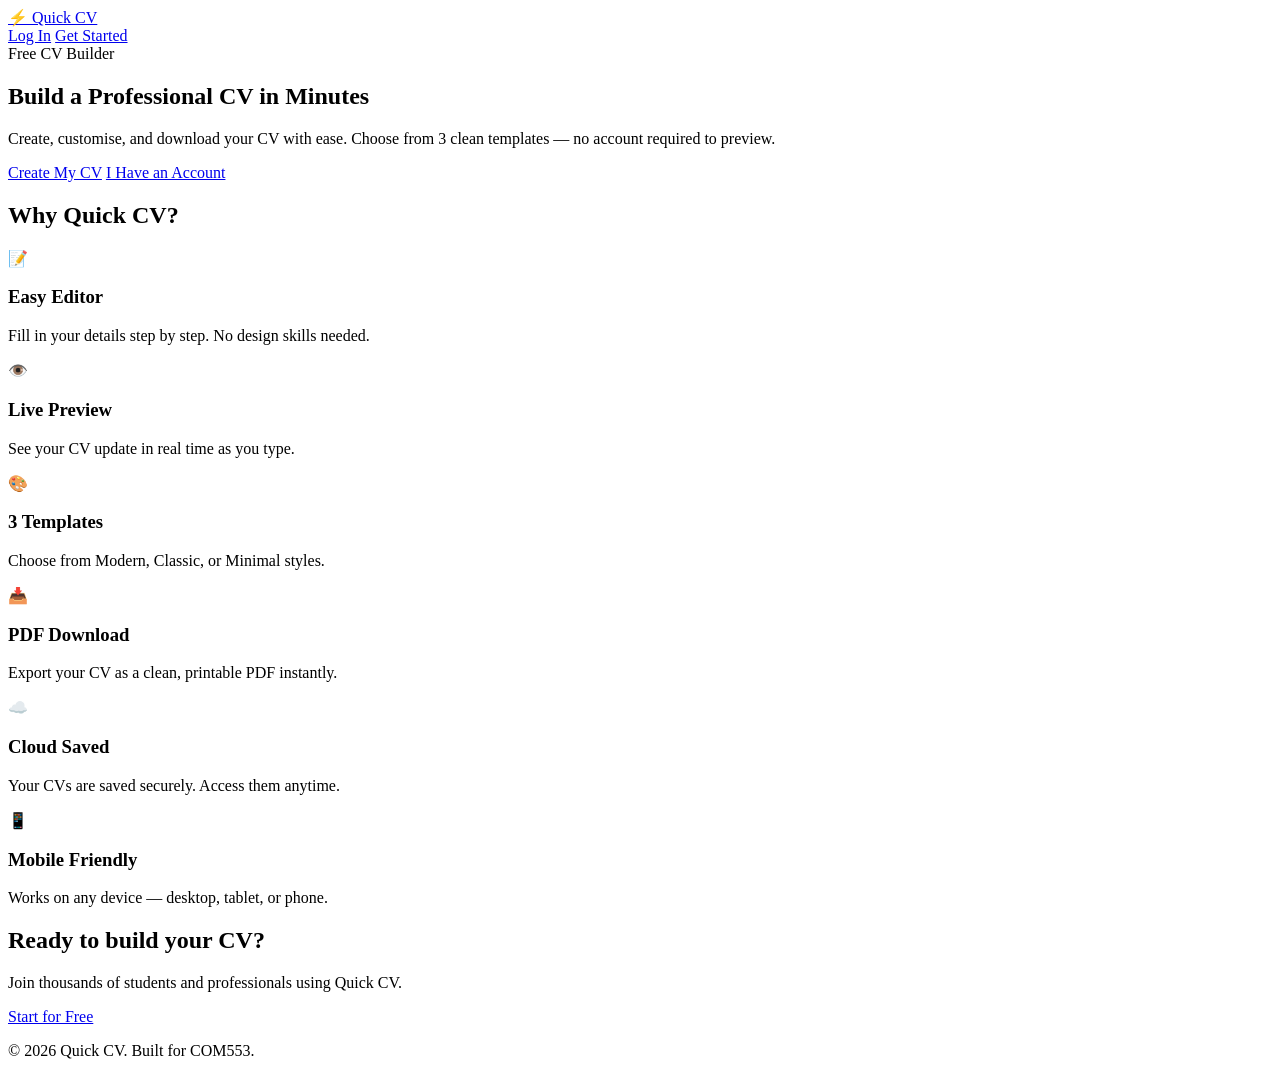
==== frontend/index.html @ 2d5b5072 "add frontend pages for dashboard, editor, index, login, and register with responsive design and navi" ====
<!DOCTYPE html>
<html lang="en">
<head>
  <meta charset="UTF-8" />
  <meta name="viewport" content="width=device-width, initial-scale=1.0" />
  <meta name="description" content="Quick CV — Build a professional CV in minutes." />
  <title>Quick CV — Build Your CV Fast</title>
  <link rel="stylesheet" href="assets/css/base.css" />
  <link rel="stylesheet" href="assets/css/responsive.css" />
</head>
<body>

  <!-- NAVBAR -->
  <nav class="navbar" role="navigation" aria-label="Main navigation">
    <div class="nav-brand">
      <a href="index.html" aria-label="Quick CV Home">
        <span class="brand-icon">⚡</span> Quick CV
      </a>
    </div>
    <div class="nav-links">
      <a href="login.html" class="btn btn-ghost">Log In</a>
      <a href="register.html" class="btn btn-primary">Get Started</a>
    </div>
  </nav>

  <!-- HERO -->
  <main>
    <section class="hero" aria-labelledby="hero-heading">
      <div class="hero-content">
        <span class="hero-badge">Free CV Builder</span>
        <h1 id="hero-heading">Build a Professional CV <span class="highlight">in Minutes</span></h1>
        <p class="hero-subtitle">
          Create, customise, and download your CV with ease.
          Choose from 3 clean templates — no account required to preview.
        </p>
        <div class="hero-actions">
          <a href="register.html" class="btn btn-primary btn-lg">Create My CV</a>
          <a href="login.html" class="btn btn-outline btn-lg">I Have an Account</a>
        </div>
      </div>
      <div class="hero-image" aria-hidden="true">
        <div class="cv-mockup">
          <div class="mockup-header"></div>
          <div class="mockup-line long"></div>
          <div class="mockup-line medium"></div>
          <div class="mockup-line short"></div>
          <div class="mockup-divider"></div>
          <div class="mockup-line medium"></div>
          <div class="mockup-line long"></div>
          <div class="mockup-line short"></div>
        </div>
      </div>
    </section>

    <!-- FEATURES -->
    <section class="features" aria-labelledby="features-heading">
      <h2 id="features-heading" class="section-title">Why Quick CV?</h2>
      <div class="features-grid">
        <article class="feature-card">
          <span class="feature-icon" aria-hidden="true">📝</span>
          <h3>Easy Editor</h3>
          <p>Fill in your details step by step. No design skills needed.</p>
        </article>
        <article class="feature-card">
          <span class="feature-icon" aria-hidden="true">👁️</span>
          <h3>Live Preview</h3>
          <p>See your CV update in real time as you type.</p>
        </article>
        <article class="feature-card">
          <span class="feature-icon" aria-hidden="true">🎨</span>
          <h3>3 Templates</h3>
          <p>Choose from Modern, Classic, or Minimal styles.</p>
        </article>
        <article class="feature-card">
          <span class="feature-icon" aria-hidden="true">📥</span>
          <h3>PDF Download</h3>
          <p>Export your CV as a clean, printable PDF instantly.</p>
        </article>
        <article class="feature-card">
          <span class="feature-icon" aria-hidden="true">☁️</span>
          <h3>Cloud Saved</h3>
          <p>Your CVs are saved securely. Access them anytime.</p>
        </article>
        <article class="feature-card">
          <span class="feature-icon" aria-hidden="true">📱</span>
          <h3>Mobile Friendly</h3>
          <p>Works on any device — desktop, tablet, or phone.</p>
        </article>
      </div>
    </section>

    <!-- CTA -->
    <section class="cta-section" aria-labelledby="cta-heading">
      <h2 id="cta-heading">Ready to build your CV?</h2>
      <p>Join thousands of students and professionals using Quick CV.</p>
      <a href="register.html" class="btn btn-primary btn-lg">Start for Free</a>
    </section>
  </main>

  <!-- FOOTER -->
  <footer class="footer" role="contentinfo">
    <p>&copy; 2026 Quick CV. Built for COM553.</p>
  </footer>

</body>
</html>
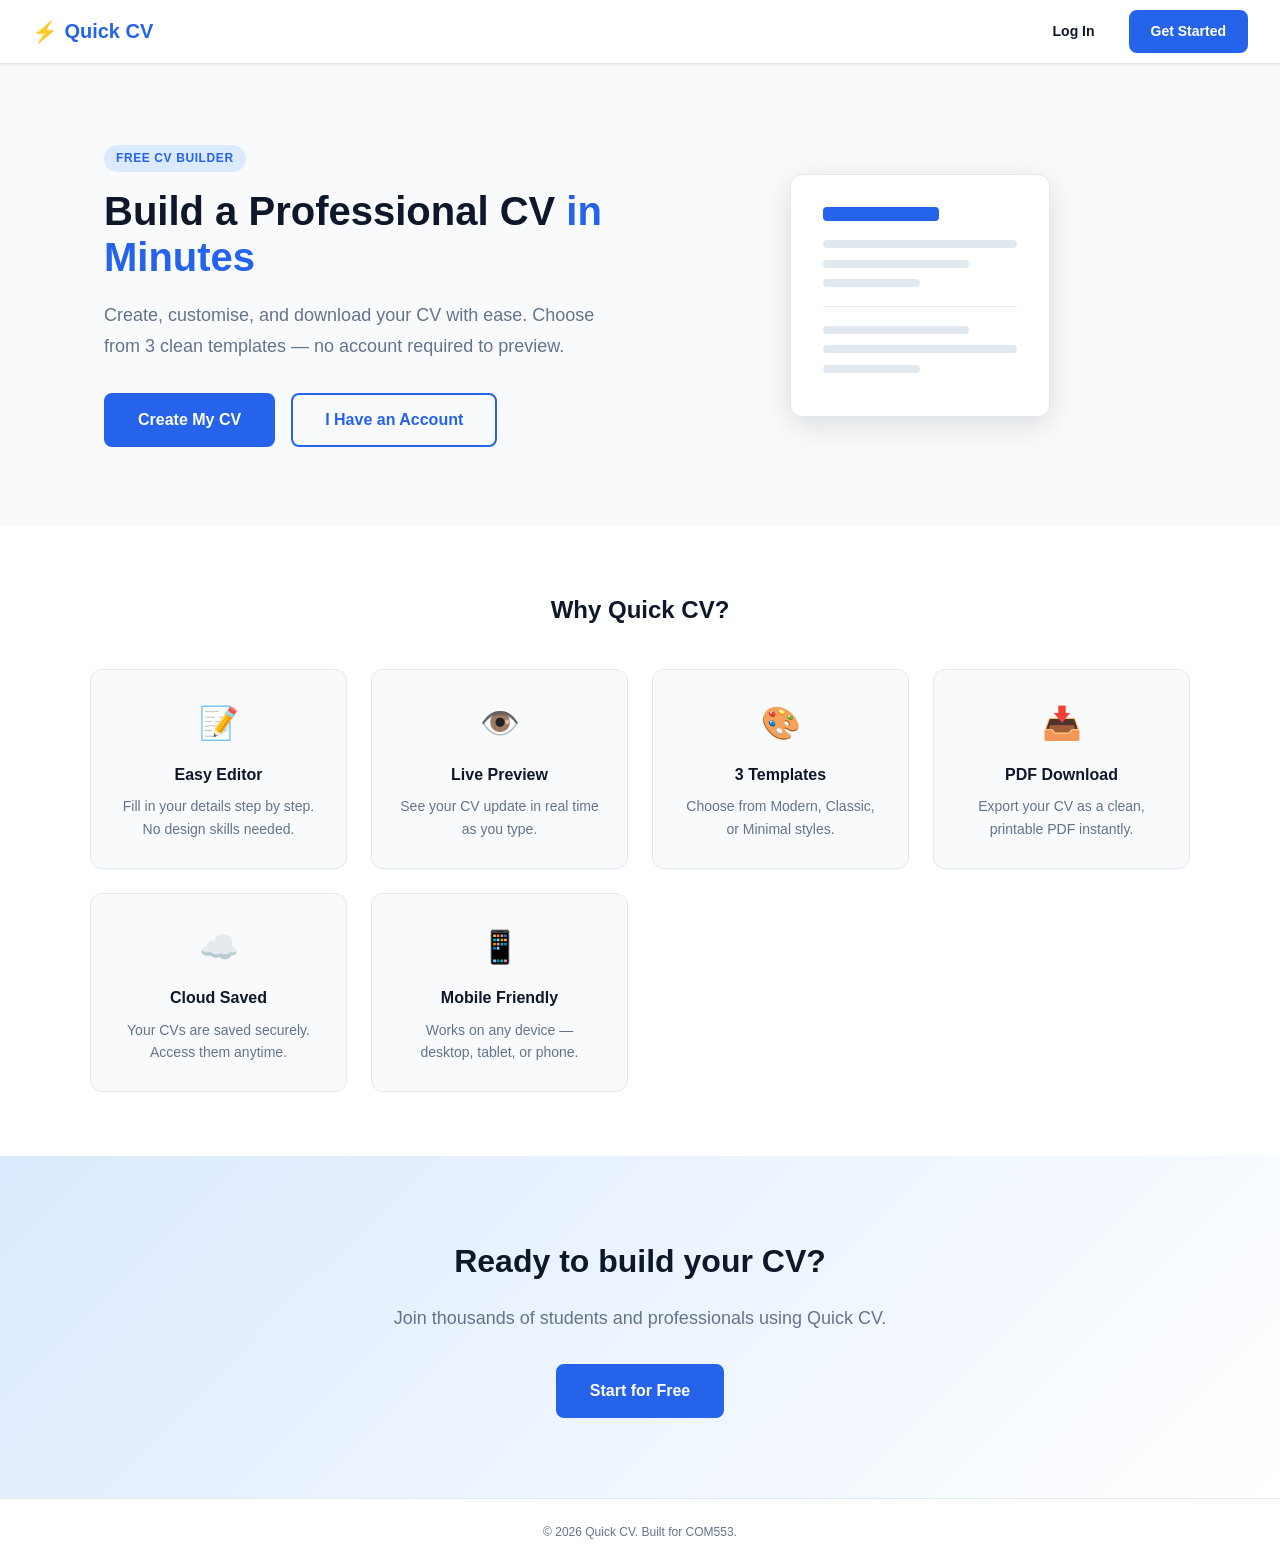
==== commit 0e518592: "add home guard functionality to redirect authenticated users from marketing page" ====
--- a/frontend/index.html
+++ b/frontend/index.html
@@ -102,5 +102,6 @@
     <p>&copy; 2026 Quick CV. Built for COM553.</p>
   </footer>
 
+  <script type="module" src="assets/js/modules/homeGuard.js"></script>
 </body>
-</html>+</html>
--- a/frontend/assets/css/base.css
+++ b/frontend/assets/css/base.css
@@ -0,0 +1,520 @@
+/* =========================================================
+   BASE CSS — Quick CV
+   Global reset, variables, typography, shared components
+   ========================================================= */
+
+/* --- CSS Variables --- */
+:root {
+  --color-primary: #2563eb;
+  --color-primary-dark: #1d4ed8;
+  --color-primary-light: #dbeafe;
+  --color-secondary: #64748b;
+  --color-success: #16a34a;
+  --color-success-light: #dcfce7;
+  --color-danger: #dc2626;
+  --color-danger-light: #fee2e2;
+  --color-warning: #d97706;
+  --color-warning-light: #fef3c7;
+
+  --color-text: #0f172a;
+  --color-text-muted: #64748b;
+  --color-bg: #f8fafc;
+  --color-bg-white: #ffffff;
+  --color-border: #e2e8f0;
+  --color-border-focus: #2563eb;
+
+  --font-base: 'Segoe UI', Tahoma, Geneva, Verdana, sans-serif;
+  --font-size-xs: 0.75rem;
+  --font-size-sm: 0.875rem;
+  --font-size-base: 1rem;
+  --font-size-lg: 1.125rem;
+  --font-size-xl: 1.25rem;
+  --font-size-2xl: 1.5rem;
+  --font-size-3xl: 2rem;
+  --font-size-4xl: 2.5rem;
+
+  --radius-sm: 4px;
+  --radius-base: 8px;
+  --radius-lg: 12px;
+  --radius-xl: 16px;
+  --radius-full: 9999px;
+
+  --shadow-sm: 0 1px 3px rgba(0, 0, 0, 0.08);
+  --shadow-base: 0 4px 12px rgba(0, 0, 0, 0.1);
+  --shadow-lg: 0 8px 30px rgba(0, 0, 0, 0.12);
+
+  --transition: 0.2s ease;
+  --navbar-height: 64px;
+}
+
+/* --- Reset --- */
+*,
+*::before,
+*::after {
+  box-sizing: border-box;
+  margin: 0;
+  padding: 0;
+}
+
+html {
+  scroll-behavior: smooth;
+  font-size: 16px;
+}
+
+body {
+  font-family: var(--font-base);
+  font-size: var(--font-size-base);
+  color: var(--color-text);
+  background-color: var(--color-bg);
+  line-height: 1.6;
+  -webkit-font-smoothing: antialiased;
+}
+
+img {
+  max-width: 100%;
+  display: block;
+}
+
+a {
+  color: var(--color-primary);
+  text-decoration: none;
+  transition: color var(--transition);
+}
+
+a:hover,
+a:focus {
+  color: var(--color-primary-dark);
+  text-decoration: underline;
+}
+
+ul {
+  list-style: none;
+}
+
+button {
+  cursor: pointer;
+  font-family: var(--font-base);
+}
+
+textarea {
+  resize: vertical;
+}
+
+.sr-only {
+  position: absolute;
+  width: 1px;
+  height: 1px;
+  padding: 0;
+  margin: -1px;
+  overflow: hidden;
+  clip: rect(0, 0, 0, 0);
+  white-space: nowrap;
+  border: 0;
+}
+
+/* --- Navbar --- */
+.navbar {
+  position: sticky;
+  top: 0;
+  z-index: 100;
+  display: flex;
+  align-items: center;
+  justify-content: space-between;
+  height: var(--navbar-height);
+  padding: 0 2rem;
+  background: var(--color-bg-white);
+  border-bottom: 1px solid var(--color-border);
+  box-shadow: var(--shadow-sm);
+}
+
+.nav-brand a {
+  display: flex;
+  align-items: center;
+  gap: 0.4rem;
+  font-size: var(--font-size-xl);
+  font-weight: 700;
+  color: var(--color-primary);
+  text-decoration: none;
+}
+
+.brand-icon {
+  font-size: 1.3rem;
+}
+
+.nav-links {
+  display: flex;
+  align-items: center;
+  gap: 0.75rem;
+}
+
+.nav-user {
+  font-size: var(--font-size-sm);
+  color: var(--color-text-muted);
+  font-weight: 500;
+}
+
+/* --- Buttons --- */
+.btn {
+  display: inline-flex;
+  align-items: center;
+  justify-content: center;
+  gap: 0.4rem;
+  padding: 0.5rem 1.25rem;
+  font-size: var(--font-size-sm);
+  font-weight: 600;
+  border-radius: var(--radius-base);
+  border: 2px solid transparent;
+  transition: all var(--transition);
+  cursor: pointer;
+  text-decoration: none;
+  white-space: nowrap;
+}
+
+.btn:focus-visible {
+  outline: 3px solid var(--color-primary);
+  outline-offset: 2px;
+}
+
+.btn-primary {
+  background: var(--color-primary);
+  color: #fff;
+  border-color: var(--color-primary);
+}
+
+.btn-primary:hover {
+  background: var(--color-primary-dark);
+  border-color: var(--color-primary-dark);
+  color: #fff;
+  text-decoration: none;
+}
+
+.btn-outline {
+  background: transparent;
+  color: var(--color-primary);
+  border-color: var(--color-primary);
+}
+
+.btn-outline:hover {
+  background: var(--color-primary-light);
+  text-decoration: none;
+}
+
+.btn-ghost {
+  background: transparent;
+  color: var(--color-text);
+  border-color: transparent;
+}
+
+.btn-ghost:hover {
+  background: var(--color-bg);
+  color: var(--color-text);
+  text-decoration: none;
+}
+
+.btn-danger {
+  background: var(--color-danger);
+  color: #fff;
+  border-color: var(--color-danger);
+}
+
+.btn-danger:hover {
+  background: #b91c1c;
+  border-color: #b91c1c;
+  color: #fff;
+  text-decoration: none;
+}
+
+.btn-lg {
+  padding: 0.75rem 2rem;
+  font-size: var(--font-size-base);
+}
+
+.btn-sm {
+  padding: 0.3rem 0.8rem;
+  font-size: var(--font-size-xs);
+}
+
+.btn-full {
+  width: 100%;
+}
+
+/* --- Alerts --- */
+.alert {
+  padding: 0.75rem 1rem;
+  border-radius: var(--radius-base);
+  font-size: var(--font-size-sm);
+  font-weight: 500;
+  margin-bottom: 1rem;
+}
+
+.alert-success {
+  background: var(--color-success-light);
+  color: var(--color-success);
+  border: 1px solid #bbf7d0;
+}
+
+.alert-error {
+  background: var(--color-danger-light);
+  color: var(--color-danger);
+  border: 1px solid #fecaca;
+}
+
+.alert-info {
+  background: var(--color-primary-light);
+  color: var(--color-primary);
+  border: 1px solid #bfdbfe;
+}
+
+.hidden {
+  display: none !important;
+}
+
+/* --- Form Groups --- */
+.form-group {
+  margin-bottom: 1.25rem;
+}
+
+.form-group label {
+  display: block;
+  margin-bottom: 0.4rem;
+  font-size: var(--font-size-sm);
+  font-weight: 600;
+  color: var(--color-text);
+}
+
+.form-group input,
+.form-group textarea,
+.form-group select {
+  width: 100%;
+  padding: 0.6rem 0.9rem;
+  font-size: var(--font-size-sm);
+  border: 1.5px solid var(--color-border);
+  border-radius: var(--radius-base);
+  background: var(--color-bg-white);
+  color: var(--color-text);
+  transition: border-color var(--transition), box-shadow var(--transition);
+}
+
+.form-group input:focus,
+.form-group textarea:focus,
+.form-group select:focus {
+  outline: none;
+  border-color: var(--color-border-focus);
+  box-shadow: 0 0 0 3px rgba(37, 99, 235, 0.15);
+}
+
+.form-group input.is-invalid,
+.form-group textarea.is-invalid {
+  border-color: var(--color-danger);
+}
+
+.field-error {
+  display: block;
+  margin-top: 0.3rem;
+  font-size: var(--font-size-xs);
+  color: var(--color-danger);
+  min-height: 1rem;
+}
+
+.field-hint {
+  display: block;
+  margin-top: 0.25rem;
+  font-size: var(--font-size-xs);
+  color: var(--color-text-muted);
+}
+
+.required {
+  color: var(--color-danger);
+}
+
+/* --- Footer --- */
+.footer {
+  text-align: center;
+  padding: 1.5rem;
+  font-size: var(--font-size-xs);
+  color: var(--color-text-muted);
+  border-top: 1px solid var(--color-border);
+  background: var(--color-bg-white);
+  margin-top: auto;
+}
+
+/* --- Spinner --- */
+.spinner {
+  width: 32px;
+  height: 32px;
+  border: 3px solid var(--color-border);
+  border-top-color: var(--color-primary);
+  border-radius: 50%;
+  animation: spin 0.8s linear infinite;
+}
+
+@keyframes spin {
+  to { transform: rotate(360deg); }
+}
+
+/* --- Landing Page: Hero --- */
+.hero {
+  display: flex;
+  align-items: center;
+  justify-content: space-between;
+  gap: 3rem;
+  padding: 5rem 4rem;
+  max-width: 1200px;
+  margin: 0 auto;
+}
+
+.hero-badge {
+  display: inline-block;
+  background: var(--color-primary-light);
+  color: var(--color-primary);
+  font-size: var(--font-size-xs);
+  font-weight: 700;
+  padding: 0.25rem 0.75rem;
+  border-radius: var(--radius-full);
+  text-transform: uppercase;
+  letter-spacing: 0.05em;
+  margin-bottom: 1rem;
+}
+
+.hero-content {
+  flex: 1;
+  max-width: 560px;
+}
+
+.hero-content h1 {
+  font-size: var(--font-size-4xl);
+  font-weight: 800;
+  line-height: 1.15;
+  margin-bottom: 1.25rem;
+  color: var(--color-text);
+}
+
+.highlight {
+  color: var(--color-primary);
+}
+
+.hero-subtitle {
+  font-size: var(--font-size-lg);
+  color: var(--color-text-muted);
+  margin-bottom: 2rem;
+  line-height: 1.7;
+}
+
+.hero-actions {
+  display: flex;
+  gap: 1rem;
+  flex-wrap: wrap;
+}
+
+/* Hero CV Mockup */
+.hero-image {
+  flex: 1;
+  display: flex;
+  justify-content: center;
+}
+
+.cv-mockup {
+  background: var(--color-bg-white);
+  border: 1px solid var(--color-border);
+  border-radius: var(--radius-lg);
+  padding: 2rem;
+  width: 260px;
+  box-shadow: var(--shadow-lg);
+}
+
+.mockup-header {
+  height: 14px;
+  background: var(--color-primary);
+  border-radius: var(--radius-sm);
+  margin-bottom: 1.2rem;
+  width: 60%;
+}
+
+.mockup-line {
+  height: 8px;
+  background: var(--color-border);
+  border-radius: var(--radius-sm);
+  margin-bottom: 0.7rem;
+}
+
+.mockup-line.long { width: 100%; }
+.mockup-line.medium { width: 75%; }
+.mockup-line.short { width: 50%; }
+
+.mockup-divider {
+  height: 1px;
+  background: var(--color-border);
+  margin: 1.2rem 0;
+}
+
+/* Features Section */
+.features {
+  padding: 4rem 4rem;
+  background: var(--color-bg-white);
+}
+
+.section-title {
+  text-align: center;
+  font-size: var(--font-size-2xl);
+  font-weight: 700;
+  margin-bottom: 2.5rem;
+  color: var(--color-text);
+}
+
+.features-grid {
+  display: grid;
+  grid-template-columns: repeat(auto-fit, minmax(220px, 1fr));
+  gap: 1.5rem;
+  max-width: 1100px;
+  margin: 0 auto;
+}
+
+.feature-card {
+  background: var(--color-bg);
+  border: 1px solid var(--color-border);
+  border-radius: var(--radius-lg);
+  padding: 1.75rem;
+  text-align: center;
+  transition: box-shadow var(--transition), transform var(--transition);
+}
+
+.feature-card:hover {
+  box-shadow: var(--shadow-base);
+  transform: translateY(-2px);
+}
+
+.feature-icon {
+  font-size: 2rem;
+  display: block;
+  margin-bottom: 0.75rem;
+}
+
+.feature-card h3 {
+  font-size: var(--font-size-base);
+  font-weight: 700;
+  margin-bottom: 0.5rem;
+}
+
+.feature-card p {
+  font-size: var(--font-size-sm);
+  color: var(--color-text-muted);
+}
+
+/* CTA Section */
+.cta-section {
+  text-align: center;
+  padding: 5rem 2rem;
+  background: linear-gradient(135deg, var(--color-primary-light), #fff);
+}
+
+.cta-section h2 {
+  font-size: var(--font-size-3xl);
+  font-weight: 800;
+  margin-bottom: 1rem;
+}
+
+.cta-section p {
+  font-size: var(--font-size-lg);
+  color: var(--color-text-muted);
+  margin-bottom: 2rem;
+}
--- a/frontend/assets/css/responsive.css
+++ b/frontend/assets/css/responsive.css
@@ -0,0 +1,169 @@
+/* =========================================================
+   RESPONSIVE CSS — Quick CV
+   Mobile First Breakpoints
+   ========================================================= */
+
+/* ---- Tablet: max 900px ---- */
+@media (max-width: 900px) {
+
+  .hero {
+    flex-direction: column;
+    padding: 3rem 2rem;
+    text-align: center;
+  }
+
+  .hero-content h1 {
+    font-size: var(--font-size-3xl);
+  }
+
+  .hero-actions {
+    justify-content: center;
+  }
+
+  .hero-image {
+    width: 100%;
+  }
+
+  .cv-mockup {
+    width: 200px;
+    margin: 0 auto;
+  }
+
+  .features {
+    padding: 3rem 2rem;
+  }
+
+  .editor-layout {
+    grid-template-columns: 1fr;
+    height: auto;
+    overflow: visible;
+  }
+
+  .editor-panel {
+    border-right: none;
+    border-bottom: 2px solid var(--color-border);
+    max-height: 60vh;
+    overflow-y: auto;
+  }
+
+  .preview-panel {
+    min-height: 80vh;
+  }
+
+  .preview-wrapper {
+    padding: 1rem;
+  }
+
+  .cv-preview {
+    width: 100%;
+    min-height: auto;
+    padding: 1.5rem;
+  }
+
+  .dashboard-header {
+    flex-direction: column;
+    align-items: stretch;
+  }
+
+  .dashboard-header button {
+    align-self: flex-start;
+  }
+
+}
+
+/* ---- Mobile: max 600px ---- */
+@media (max-width: 600px) {
+
+  .navbar {
+    padding: 0 1rem;
+  }
+
+  .hero {
+    padding: 2rem 1rem;
+  }
+
+  .hero-content h1 {
+    font-size: var(--font-size-2xl);
+  }
+
+  .hero-subtitle {
+    font-size: var(--font-size-base);
+  }
+
+  .features-grid {
+    grid-template-columns: 1fr;
+  }
+
+  .auth-card {
+    padding: 1.75rem 1.25rem;
+    border-radius: var(--radius-lg);
+  }
+
+  .cv-grid {
+    grid-template-columns: 1fr;
+  }
+
+  .editor-tabs {
+    overflow-x: auto;
+    scrollbar-width: none;
+  }
+
+  .editor-tabs::-webkit-scrollbar {
+    display: none;
+  }
+
+  .tab-btn {
+    min-width: 72px;
+  }
+
+  .modal-content {
+    padding: 1.5rem 1.25rem;
+  }
+
+  .template-selector {
+    justify-content: center;
+  }
+
+  .nav-editor-actions {
+    gap: 0.25rem;
+  }
+
+  .nav-editor-actions .btn {
+    padding: 0.4rem 0.7rem;
+    font-size: 0.7rem;
+  }
+
+  .save-status {
+    display: none;
+  }
+
+}
+
+/* ---- Print Styles --- */
+@media print {
+  .navbar,
+  .editor-panel,
+  .preview-toolbar,
+  .footer {
+    display: none !important;
+  }
+
+  .editor-layout {
+    display: block;
+  }
+
+  .preview-panel {
+    background: white;
+    padding: 0;
+  }
+
+  .preview-wrapper {
+    padding: 0;
+  }
+
+  .cv-preview {
+    box-shadow: none;
+    width: 100%;
+    padding: 0;
+  }
+}
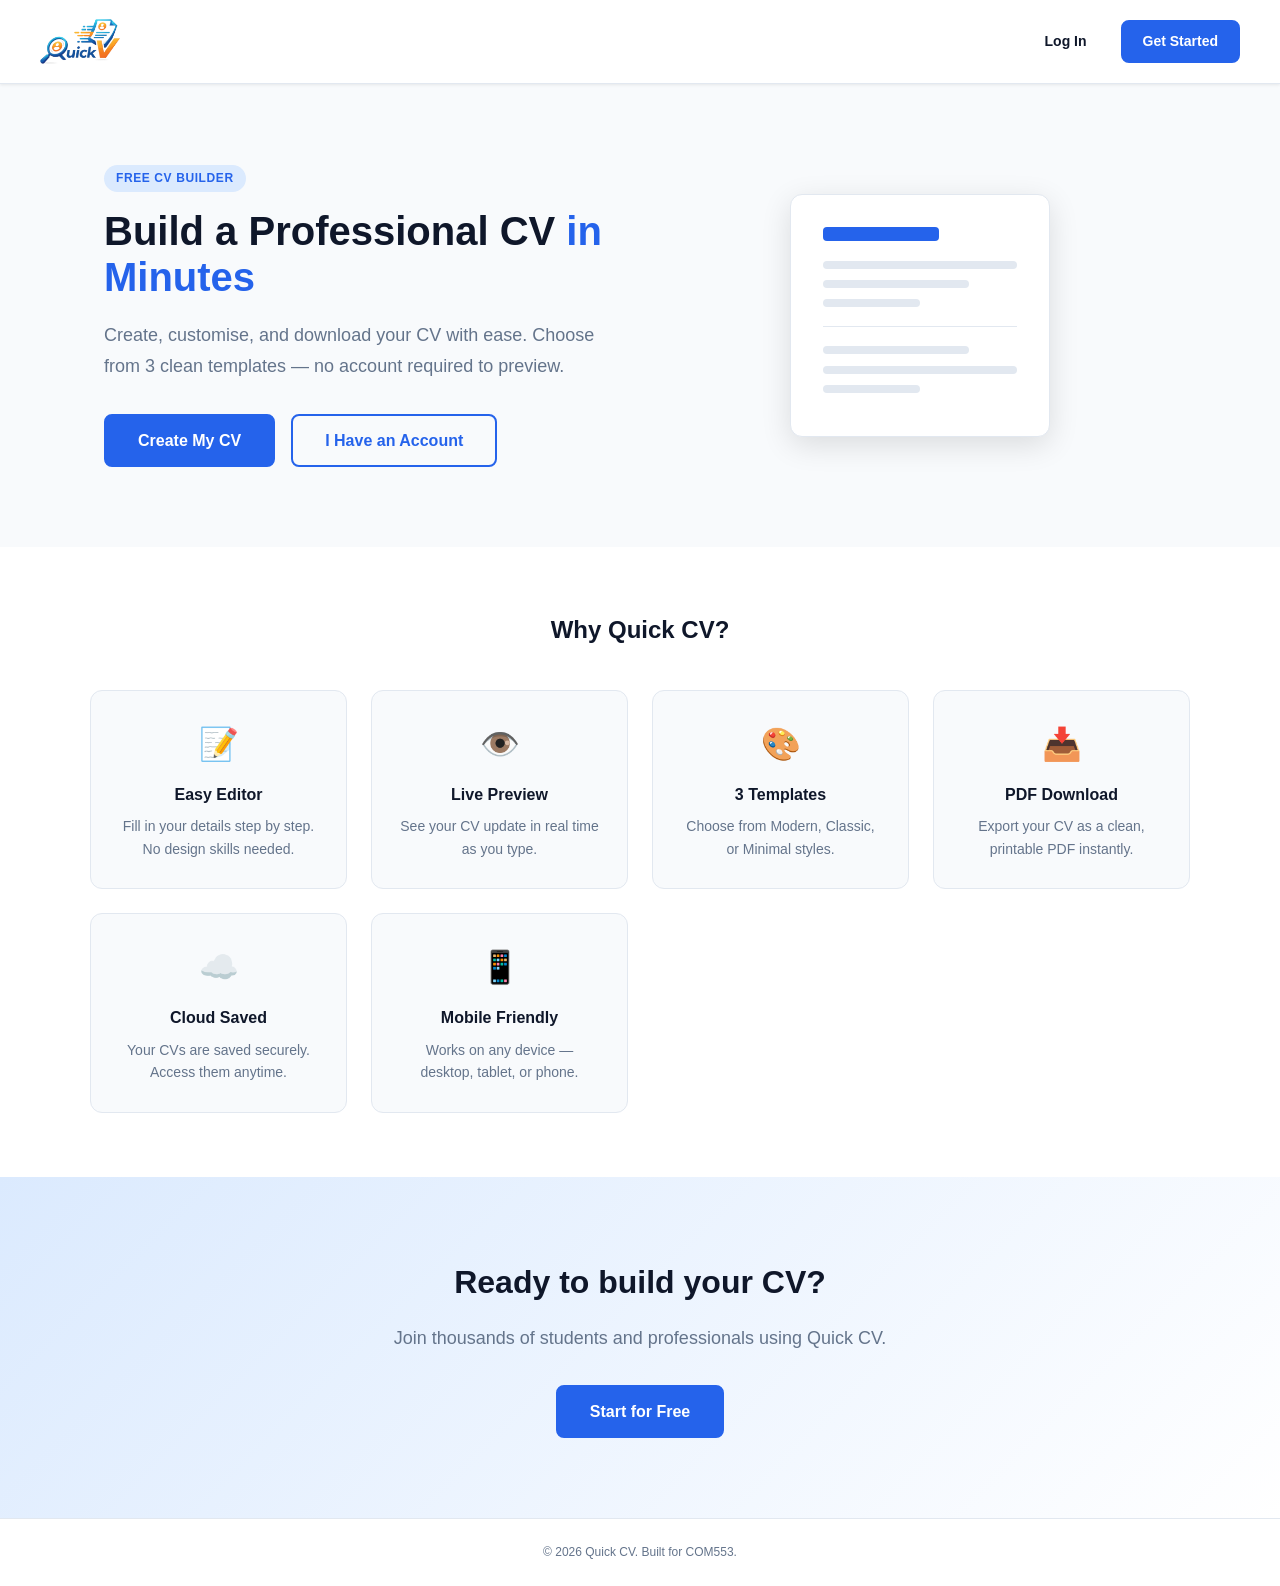
==== commit 51dd4dd5: "fix: update logo size across multiple pages for better visibility; adjust navbar height" ====
--- a/frontend/index.html
+++ b/frontend/index.html
@@ -5,6 +5,7 @@
   <meta name="viewport" content="width=device-width, initial-scale=1.0" />
   <meta name="description" content="Quick CV — Build a professional CV in minutes." />
   <title>Quick CV — Build Your CV Fast</title>
+  <link rel="icon" type="image/png" href="public/favicon.png" />
   <link rel="stylesheet" href="assets/css/base.css" />
   <link rel="stylesheet" href="assets/css/responsive.css" />
 </head>
@@ -13,8 +14,8 @@
   <!-- NAVBAR -->
   <nav class="navbar" role="navigation" aria-label="Main navigation">
     <div class="nav-brand">
-      <a href="index.html" aria-label="Quick CV Home">
-        <span class="brand-icon">⚡</span> Quick CV
+      <a href="index.html" aria-label="Quick CV Home" style="display: flex; align-items: center;">
+        <img src="public/logo.png" alt="Quick CV Logo" style="height: 4em; width: 4em; object-fit: contain; vertical-align: middle;" />
       </a>
     </div>
     <div class="nav-links">
--- a/frontend/assets/css/base.css
+++ b/frontend/assets/css/base.css
@@ -44,7 +44,7 @@
   --shadow-lg: 0 8px 30px rgba(0, 0, 0, 0.12);
 
   --transition: 0.2s ease;
-  --navbar-height: 64px;
+  --navbar-height: fit-content;
 }
 
 /* --- Reset --- */
@@ -120,8 +120,8 @@
   display: flex;
   align-items: center;
   justify-content: space-between;
-  height: var(--navbar-height);
-  padding: 0 2rem;
+  height: fit-content;
+  padding: 0.1rem 2.5rem;
   background: var(--color-bg-white);
   border-bottom: 1px solid var(--color-border);
   box-shadow: var(--shadow-sm);
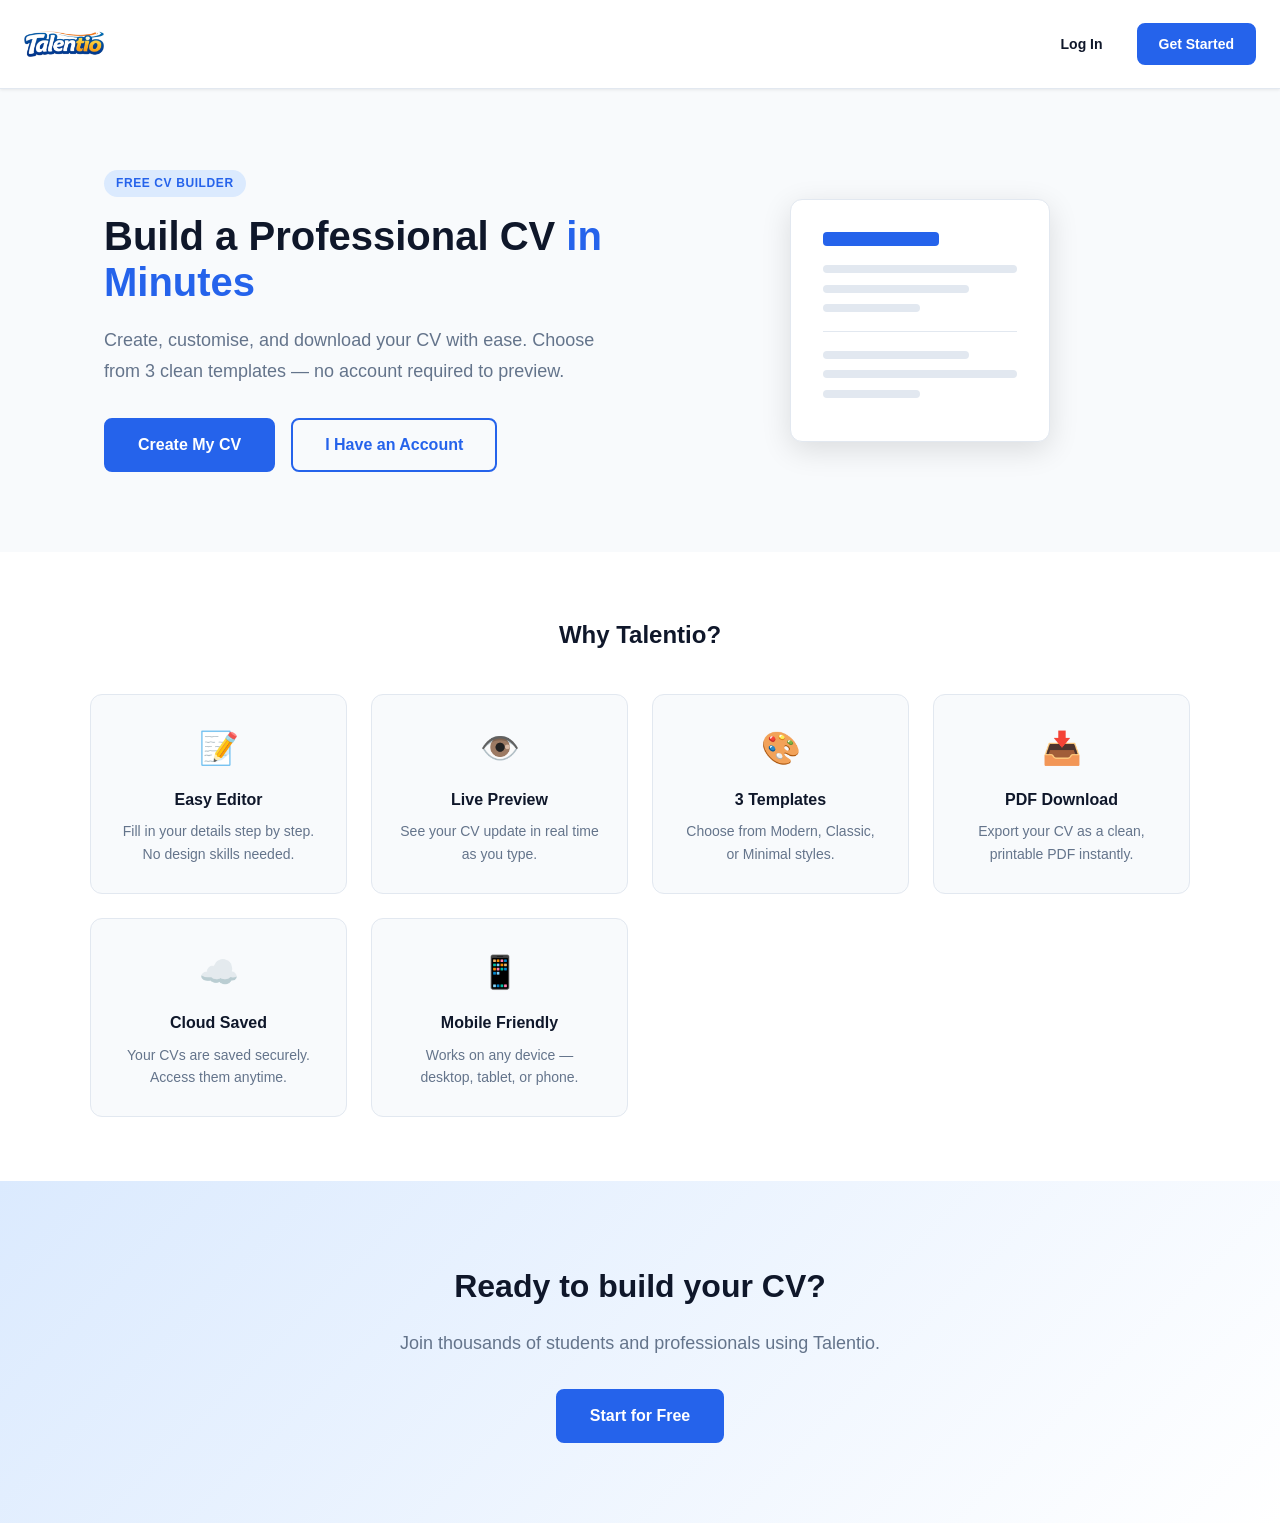
==== commit 3ea019ce: "refactor: rename Quick CV to Talentio across documentation and codebase" ====
--- a/frontend/index.html
+++ b/frontend/index.html
@@ -3,8 +3,8 @@
 <head>
   <meta charset="UTF-8" />
   <meta name="viewport" content="width=device-width, initial-scale=1.0" />
-  <meta name="description" content="Quick CV — Build a professional CV in minutes." />
-  <title>Quick CV — Build Your CV Fast</title>
+  <meta name="description" content="Talentio — Build a professional CV in minutes." />
+  <title>Talentio — Build Your CV Fast</title>
   <link rel="icon" type="image/png" href="public/favicon.png" />
   <link rel="stylesheet" href="assets/css/base.css" />
   <link rel="stylesheet" href="assets/css/responsive.css" />
@@ -14,8 +14,8 @@
   <!-- NAVBAR -->
   <nav class="navbar" role="navigation" aria-label="Main navigation">
     <div class="nav-brand">
-      <a href="index.html" aria-label="Quick CV Home" style="display: flex; align-items: center;">
-        <img src="public/logo.png" alt="Quick CV Logo" style="height: 4em; width: 4em; object-fit: contain; vertical-align: middle;" />
+      <a href="index.html" aria-label="Talentio Home" style="display: flex; align-items: center;">
+        <img src="public/logo.png" alt="Talentio Logo" style="height: 4em; width: 4em; object-fit: contain; vertical-align: middle;" />
       </a>
     </div>
     <div class="nav-links">
@@ -55,7 +55,7 @@
 
     <!-- FEATURES -->
     <section class="features" aria-labelledby="features-heading">
-      <h2 id="features-heading" class="section-title">Why Quick CV?</h2>
+      <h2 id="features-heading" class="section-title">Why Talentio?</h2>
       <div class="features-grid">
         <article class="feature-card">
           <span class="feature-icon" aria-hidden="true">📝</span>
@@ -93,16 +93,10 @@
     <!-- CTA -->
     <section class="cta-section" aria-labelledby="cta-heading">
       <h2 id="cta-heading">Ready to build your CV?</h2>
-      <p>Join thousands of students and professionals using Quick CV.</p>
+      <p>Join thousands of students and professionals using Talentio.</p>
       <a href="register.html" class="btn btn-primary btn-lg">Start for Free</a>
     </section>
   </main>
-
-  <!-- FOOTER -->
-  <footer class="footer" role="contentinfo">
-    <p>&copy; 2026 Quick CV. Built for COM553.</p>
-  </footer>
-
   <script type="module" src="assets/js/modules/homeGuard.js"></script>
 </body>
 </html>
--- a/frontend/assets/css/base.css
+++ b/frontend/assets/css/base.css
@@ -1,5 +1,5 @@
 /* =========================================================
-   BASE CSS — Quick CV
+   BASE CSS — Talentio
    Global reset, variables, typography, shared components
    ========================================================= */
 
@@ -44,7 +44,7 @@
   --shadow-lg: 0 8px 30px rgba(0, 0, 0, 0.12);
 
   --transition: 0.2s ease;
-  --navbar-height: fit-content;
+  --navbar-height: 160px;
 }
 
 /* --- Reset --- */
@@ -121,7 +121,7 @@
   align-items: center;
   justify-content: space-between;
   height: fit-content;
-  padding: 0.1rem 2.5rem;
+  padding: 0.25rem 1.5rem;
   background: var(--color-bg-white);
   border-bottom: 1px solid var(--color-border);
   box-shadow: var(--shadow-sm);
--- a/frontend/assets/css/responsive.css
+++ b/frontend/assets/css/responsive.css
@@ -1,5 +1,5 @@
 /* =========================================================
-   RESPONSIVE CSS — Quick CV
+   RESPONSIVE CSS — Talentio
    Mobile First Breakpoints
    ========================================================= */
 
@@ -48,6 +48,32 @@
 
   .preview-panel {
     min-height: 80vh;
+  }
+
+  .preview-body {
+    display: flex;
+    flex-direction: column;
+    height: auto;
+    padding-right: 0;
+  }
+
+  .template-rail {
+    width: 100%;
+    border-left: none;
+    border-top: 1px solid var(--color-border);
+    box-shadow: none;
+    position: relative;
+    height: auto;
+  }
+
+  .template-rail-list {
+    flex-direction: row;
+    overflow-x: auto;
+    gap: 0.75rem;
+  }
+
+  .template-btn {
+    min-width: 220px;
   }
 
   .preview-wrapper {
@@ -144,6 +170,7 @@
   .navbar,
   .editor-panel,
   .preview-toolbar,
+  .template-rail,
   .footer {
     display: none !important;
   }
@@ -166,4 +193,4 @@
     width: 100%;
     padding: 0;
   }
-}+}
